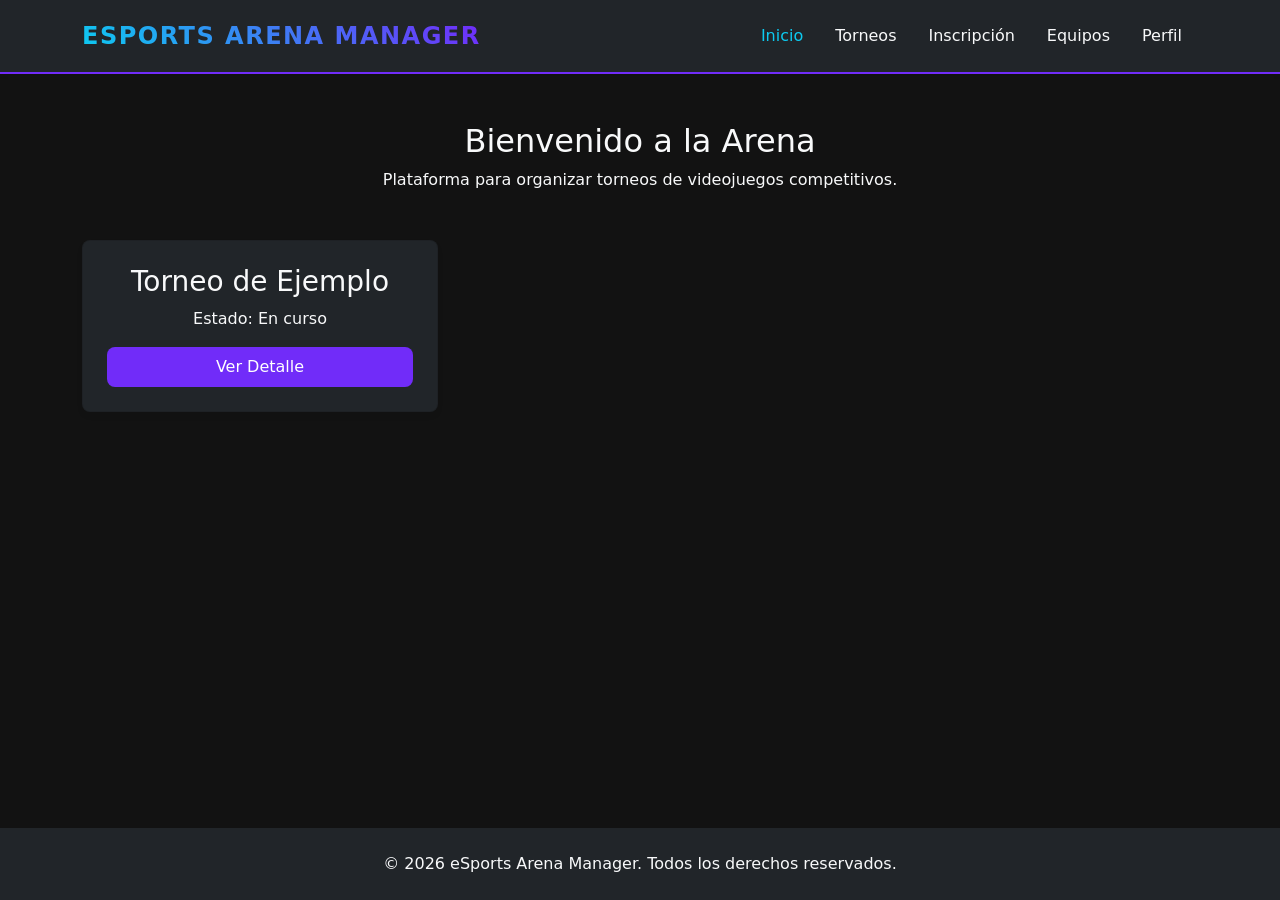
==== Index.html @ 95d1d0bc "Added base to the html page to start making it" ====
<!doctype html>
<html lang="es">
  <head>
    <meta charset="utf-8">
    <meta name="viewport" content="width=device-width, initial-scale=1">
    <title>Inicio | eSports Arena Manager</title>
    <link href="https://cdn.jsdelivr.net/npm/bootstrap@5.3.8/dist/css/bootstrap.min.css" rel="stylesheet">
    <link rel="stylesheet" href="css/style.css">
  </head>
  <body>
    <header class="py-3 shadow-sm">
      <div class="container d-flex flex-wrap justify-content-between align-items-center">
        <h1 class="titulo-principal ">eSports Arena Manager</h1>
        <nav>
          <ul class="nav">
            <li class="nav-item"><a href="index.html" class="nav-link active">Inicio</a></li>
            <li class="nav-item"><a href="torneos/index.html" class="nav-link">Torneos</a></li>
            <li class="nav-item"><a href="inscripcion/index.html" class="nav-link">Inscripción</a></li>
            <li class="nav-item"><a href="equipos/index.html" class="nav-link">Equipos</a></li>
            <li class="nav-item"><a href="perfil/index.html" class="nav-link">Perfil</a></li>
          </ul>
        </nav>
      </div>
    </header>

    <main class="container my-5">
      <section class="text-center mb-5">
        <h2>Bienvenido a la Arena</h2>
        <p>Plataforma para organizar torneos de videojuegos competitivos.</p>
      </section>

      <section id="torneos-destacados" class="row g-4">
        <article class="col-md-4">
          <div class="card tarjeta p-4 text-center">
            <h3>Torneo de Ejemplo</h3>
            <p>Estado: En curso</p>
            <a href="torneos/detalle.html" class="btn boton-primario">Ver Detalle</a>
          </div>
        </article>
      </section>
    </main>

    <footer class="py-4 mt-auto text-center">
      <p class="mb-0">© 2026 eSports Arena Manager. Todos los derechos reservados.</p>
    </footer>

    <script src="https://cdn.jsdelivr.net/npm/bootstrap@5.3.8/dist/js/bootstrap.bundle.min.js"></script>
    <script src="js/main.js"></script>
  </body>
</html>
---- css/style.css ----
:root {
  --color-fondo: #121212;       
  --color-superficie: #212529;  
  --color-primario: #712cf9;   
  --color-acento: #0dcaf0;      
  --color-texto: #f8f9fa;       
  --color-error: #ea868f;       
  --radio-borde: 8px;
}


body {
  background-color: var(--color-fondo);
  color: var(--color-texto);
  display: flex;
  flex-direction: column;
  min-height: 100vh;
  font-family: system-ui, -apple-system, sans-serif; 
}

.titulo-principal {
  font-size: 1.5rem;
  font-weight: 800; 
  text-transform: uppercase; 
  letter-spacing: 1.5px; 
  margin: 0;
  background: linear-gradient(45deg, var(--color-acento), var(--color-primario));
  -webkit-background-clip: text;
  background-clip: text;
  -webkit-text-fill-color: transparent;
}


header, footer {
  background-color: var(--color-superficie);
}

header {
  border-bottom: 2px solid var(--color-primario);
}

/* Navegación */
.nav-link {
  color: var(--color-texto);
  font-weight: 500;
  text-decoration: none;
  padding: 0.5rem 1rem;
}

.nav-link:hover, .nav-link.active {
  color: var(--color-acento);
}


.tarjeta {
  background-color: var(--color-superficie);
  border: 1px solid rgba(0,0,0,0.1); 
  border-radius: var(--radio-borde);
  color: var(--color-texto);
  box-shadow: 0 4px 6px rgba(0,0,0,0.05); 
}


.boton-primario {
  background-color: var(--color-primario);
  color: #ffffff;
  border: none;
  border-radius: var(--radio-borde);
  padding: 0.5rem 1rem;
  font-size: 16px;
  cursor: pointer;
  text-decoration: none;
  display: inline-block;
  transition: background-color 0.2s;
}

.boton-primario:hover {
  background-color: var(--color-acento);
  color: #ffffff;
}


.grupo-formulario {
  margin-bottom: 1.5rem;
  display: flex;
  flex-direction: column;
}

.ayuda {
  font-size: 0.85rem;
  color: #6c757d
  margin-top 0.25rem;

}

.mensaje-error {
  color: var(--color-error);
  font-size: 0.85rem;
  margin-top: 0.25rem;
}
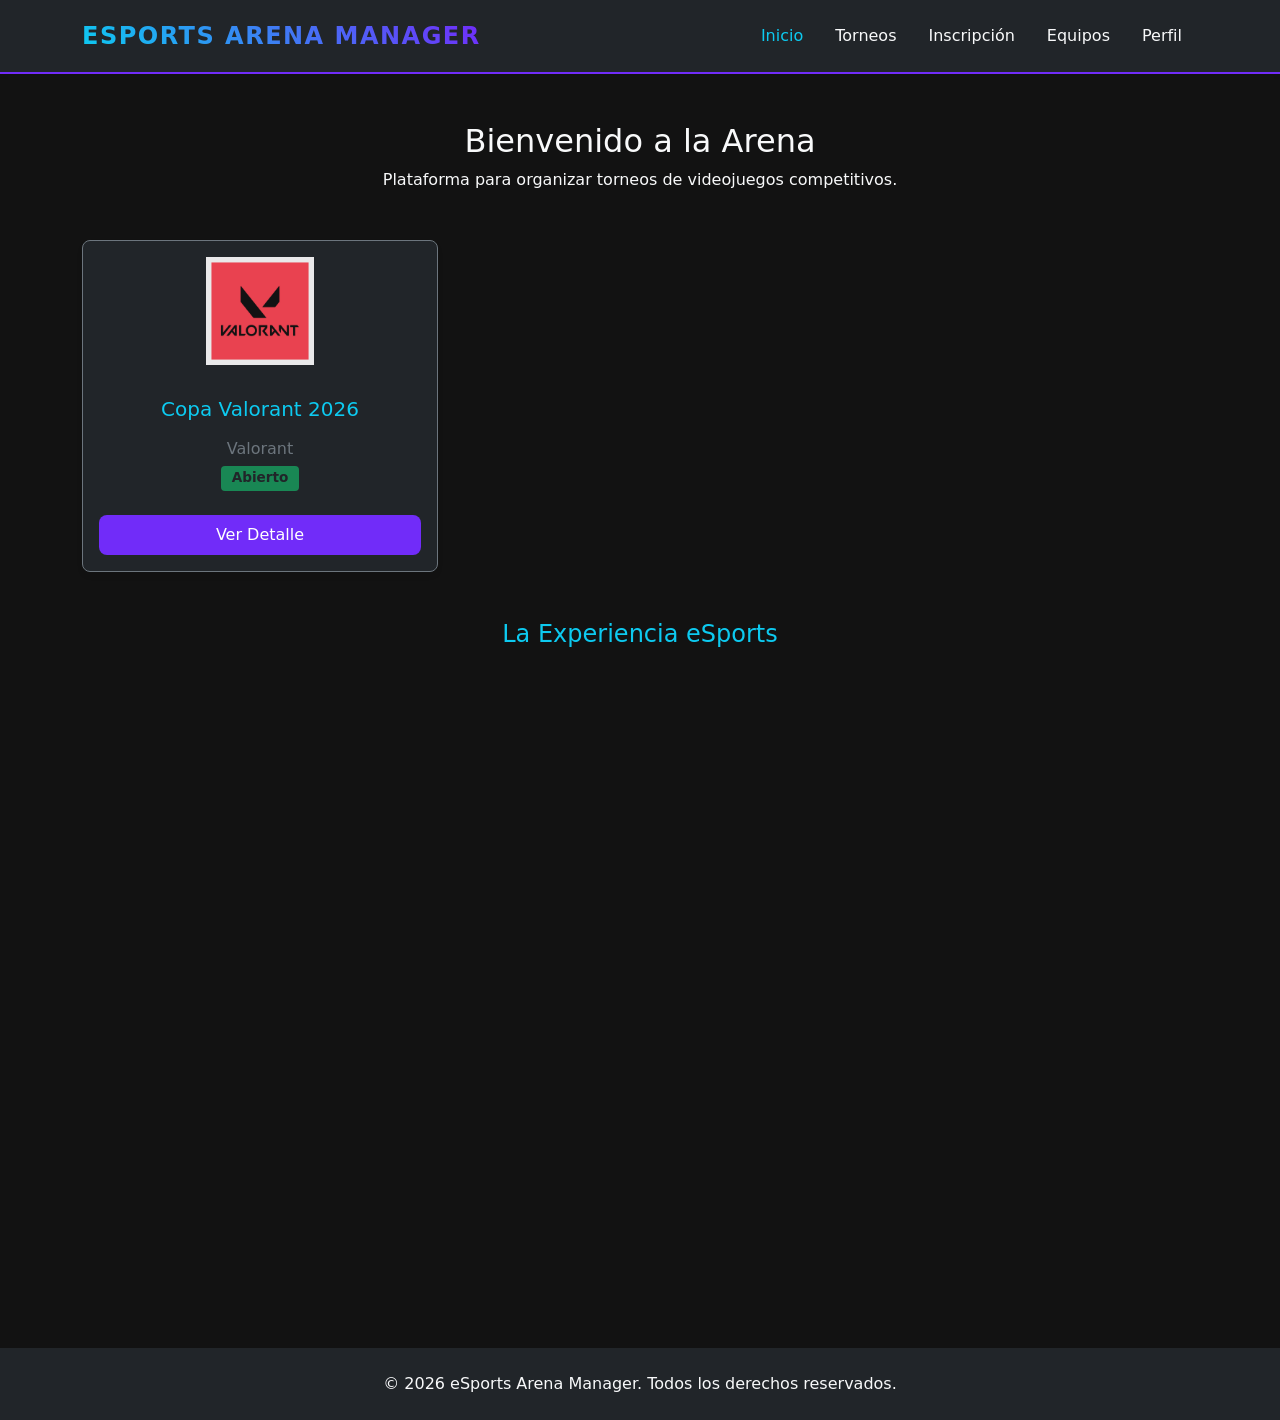
==== commit 5a1be286: "added image to tournamen main and video" ====
--- a/Index.html
+++ b/Index.html
@@ -38,6 +38,15 @@
           </div>
         </article>
       </section>
+
+        <section class="text-center seccion-video mt-5">
+            <h4 class="text-info mb-4">La Experiencia eSports</h4>
+            
+            <div class="video-centrado ratio ratio-16x9">
+                <iframe src="https://www.youtube.com/embed/O-6v6HgzrrE?autoplay=0&rel=0" title="Evo " allowfullscreen></iframe>
+            </div>
+    
+        </section>
     </main>
 
     <footer class="py-4 mt-auto text-center">
--- a/css/style.css
+++ b/css/style.css
@@ -31,6 +31,9 @@
   -webkit-text-fill-color: transparent;
 }
 
+html {
+  overflow-y: scroll; 
+}
 
 header, footer {
   background-color: var(--color-superficie);
@@ -98,4 +101,192 @@
   color: var(--color-error);
   font-size: 0.85rem;
   margin-top: 0.25rem;
+}
+
+.contenedor-formulario {
+  max-width: 600px;
+  margin: 0 auto;
+  background-color: #121212;
+  padding: 2rem;
+  border-radius: var(--radio-borde);
+  border: 1px solid rgba(255, 255, 255, 0.1);
+  box-shadow: 0 4px 6px rgba(0, 0, 0, 0.3);
+}
+
+.contenedor-formulario h2 {
+  margin-top: 0;
+  margin-bottom: 0.5rem;
+  color: var(--color-acento); 
+}
+
+.grupo-formulario {
+  margin-bottom: 1.5rem;
+  display: flex;
+  flex-direction: column;
+}
+
+.grupo-formulario label {
+  margin-bottom: 0.5rem;
+  font-weight: 500;
+  color: var(--color-texto);
+}
+
+
+input[type="text"],
+input[type="email"],
+input[type="number"],
+select {
+  background-color: #2c3034;
+  color: var(--color-texto);
+  border: 1px solid #495057;
+  padding: 0.75rem;
+  border-radius: 4px;
+  font-size: 1rem;
+  font-family: inherit;
+  transition: border-color 0.2s;
+}
+
+input:focus, 
+select:focus {
+  outline: none;
+  border-color: var(--color-acento);
+  box-shadow: 0 0 0 3px rgba(13, 202, 240, 0.25);
+}
+
+
+.resumen-requisitos {
+  padding: 1.5rem;
+  margin-bottom: 1.5rem;
+  background-color: rgba(13, 202, 240, 0.05); 
+  border-left: 4px solid var(--color-acento);
+}
+
+.resumen-requisitos h3 {
+  margin-top: 0;
+  font-size: 1.1rem;
+  color: var(--color-acento);
+}
+
+.resumen-requisitos p {
+  margin-bottom: 0;
+  font-size: 0.95rem;
+}
+
+.encabezado-seccion {
+  text-align: center;
+  margin-bottom: 2rem;
+}
+
+.perfil-grid {
+  display: grid;
+  grid-template-columns: repeat(auto-fit, minmax(280px, 1fr));
+  gap: 1.5rem;
+}
+
+.p-4 {
+  padding: 1.5rem;
+}
+
+.perfil-grid h3 {
+  margin-top: 0;
+  border-bottom: 1px solid rgba(255, 255, 255, 0.1);
+  padding-bottom: 0.5rem;
+  color: var(--color-acento);
+}
+
+.lista-sin-vinetas {
+  list-style-type: none;
+  padding: 0;
+  margin: 0;
+}
+
+.lista-sin-vinetas li {
+  margin-bottom: 0.5rem;
+}
+
+.texto-destacado {
+  font-size: 1.2rem;
+  font-weight: bold;
+  color: var(--color-texto);
+}
+
+.texto-acento {
+  color: var(--color-acento);
+}
+
+.badge {
+  display: inline-block;
+  padding: 0.35rem 0.65rem;
+  border-radius: 4px;
+  font-weight: bold;
+  font-size: 0.85rem;
+}
+
+.badge-ok {
+  background-color: rgba(13, 202, 240, 0.15);
+  color: var(--color-acento);
+  border: 1px solid var(--color-acento);
+}
+
+.badge-sancion {
+  background-color: rgba(234, 134, 143, 0.15);
+  color: var(--color-error);
+  border: 1px solid var(--color-error);
+}
+
+.mt-4 {
+  margin-top: 2rem;
+}
+
+.lista-integrantes {
+  list-style: none;
+  padding: 0;
+  margin: 0;
+}
+
+.integrante-item {
+  display: flex;
+  justify-content: space-between;
+  align-items: center;
+  padding: 0.75rem 0;
+  border-bottom: 1px solid rgba(255, 255, 255, 0.05);
+}
+
+.integrante-item:last-child {
+  border-bottom: none;
+}
+
+.integrante-info {
+  display: flex;
+  align-items: center;
+  gap: 0.75rem;
+}
+
+
+.boton-peligro {
+  background-color: transparent;
+  color: var(--color-error);
+  border: 1px solid var(--color-error);
+  border-radius: var(--radio-borde);
+  padding: 0.25rem 0.75rem;
+  font-size: 0.85rem;
+  cursor: pointer;
+  transition: all 0.2s;
+}
+
+.boton-peligro:hover {
+  background-color: var(--color-error);
+  color: #fff;
+}
+
+.border-top {
+  border-top: 1px solid rgba(255, 255, 255, 0.1);
+}
+
+.pt-3 {
+  padding-top: 1rem;
+}
+
+.mb-5 {
+  margin-bottom: 3rem;
 }
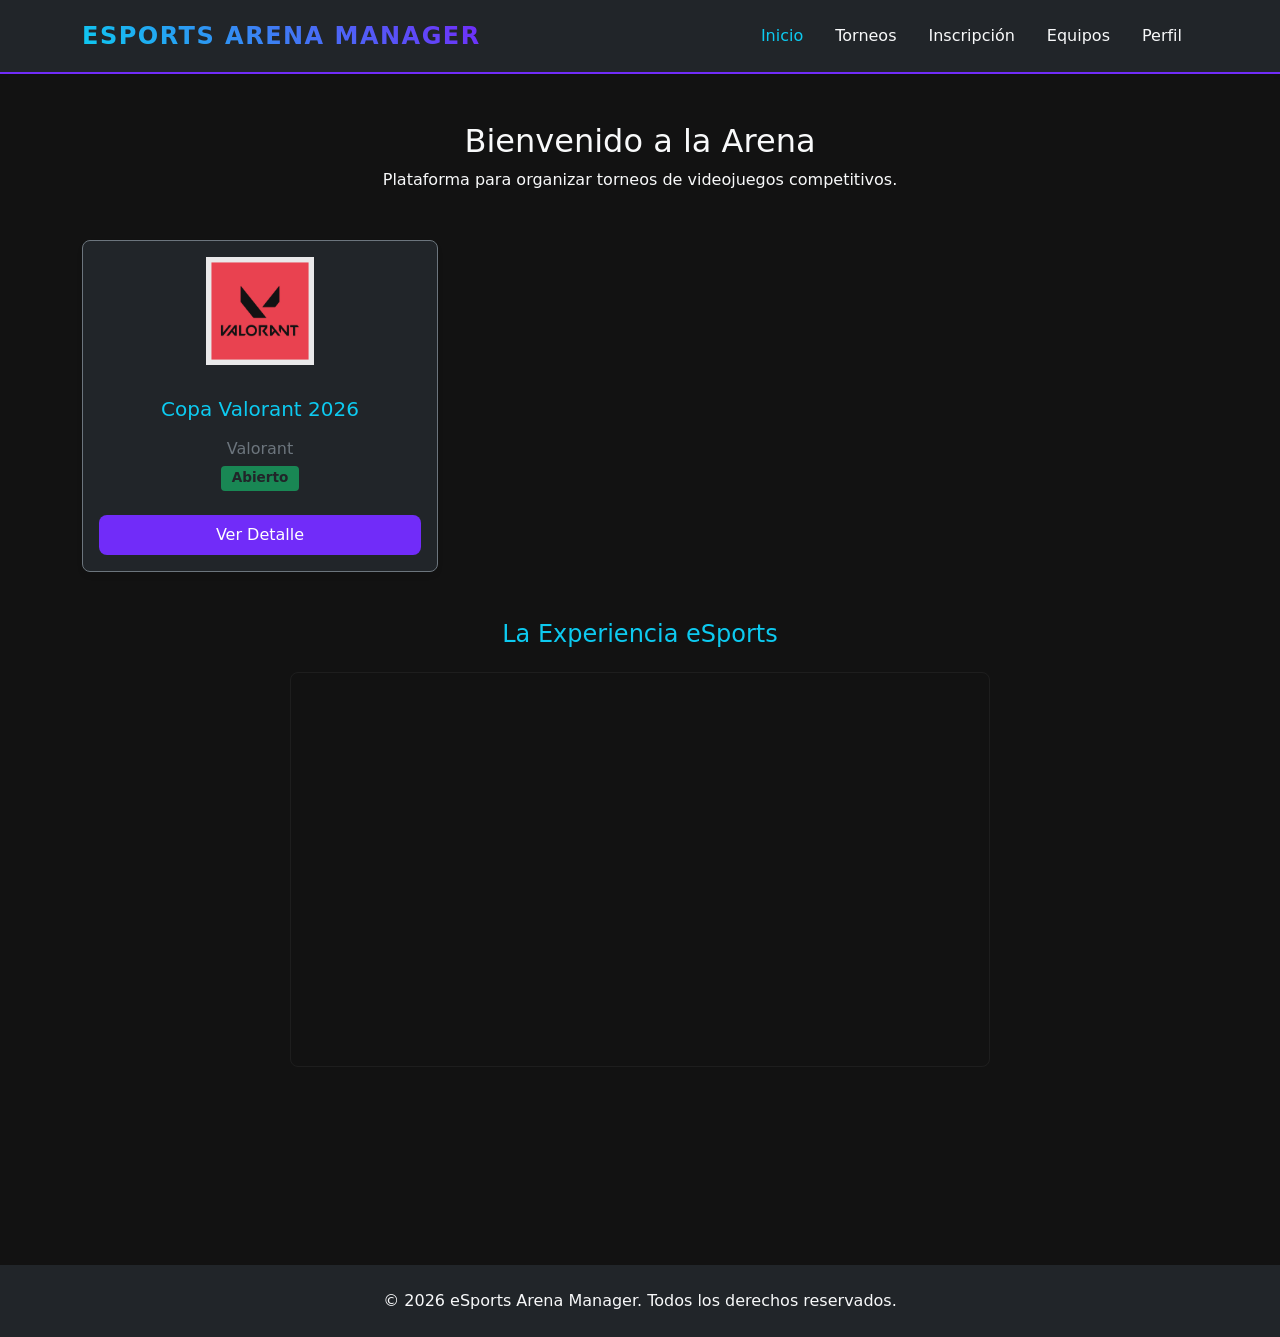
==== commit 6aca4554: "Added an small amount of comentary of the code" ====
--- a/Index.html
+++ b/Index.html
@@ -1,17 +1,20 @@
 <!doctype html>
 <html lang="es">
   <head>
+    <!-- header, se esta usando bootsrapt y css al mismo tiempo -->
     <meta charset="utf-8">
     <meta name="viewport" content="width=device-width, initial-scale=1">
     <title>Inicio | eSports Arena Manager</title>
     <link href="https://cdn.jsdelivr.net/npm/bootstrap@5.3.8/dist/css/bootstrap.min.css" rel="stylesheet">
     <link rel="stylesheet" href="css/style.css">
   </head>
+
   <body>
     <header class="py-3 shadow-sm">
       <div class="container d-flex flex-wrap justify-content-between align-items-center">
         <h1 class="titulo-principal ">eSports Arena Manager</h1>
         <nav>
+          <!-- Se estan usando 5 dirrecion para poder mover a la gente a travez de las paginas -->
           <ul class="nav">
             <li class="nav-item"><a href="index.html" class="nav-link active">Inicio</a></li>
             <li class="nav-item"><a href="torneos/index.html" class="nav-link">Torneos</a></li>
@@ -29,6 +32,8 @@
         <p>Plataforma para organizar torneos de videojuegos competitivos.</p>
       </section>
 
+        <!-- USando base de torneos para ser modificadas por js  -->
+
       <section id="torneos-destacados" class="row g-4">
         <article class="col-md-4">
           <div class="card tarjeta p-4 text-center">
@@ -39,6 +44,7 @@
         </article>
       </section>
 
+        <!-- Video de ejemplo para la presentacion-->
         <section class="text-center seccion-video mt-5">
             <h4 class="text-info mb-4">La Experiencia eSports</h4>
             
@@ -48,11 +54,12 @@
     
         </section>
     </main>
-
+    <!-- Footer basico con solo los copyrigth -->
     <footer class="py-4 mt-auto text-center">
       <p class="mb-0">© 2026 eSports Arena Manager. Todos los derechos reservados.</p>
     </footer>
-
+    
+    <!-- Usando bootstrap y js  -->
     <script src="https://cdn.jsdelivr.net/npm/bootstrap@5.3.8/dist/js/bootstrap.bundle.min.js"></script>
     <script src="js/main.js"></script>
   </body>
--- a/css/style.css
+++ b/css/style.css
@@ -289,4 +289,24 @@
 
 .mb-5 {
   margin-bottom: 3rem;
+}
+
+.mb-10 {
+  margin-bottom: 5rem;
+}
+
+.video-centrado {
+  max-width: 700px;         
+  margin: 0 auto;           
+  border: 1px solid rgba(255, 255, 255, 0.05);
+  border-radius: 8px;       
+  overflow: hidden;         
+  
+}
+.seccion-video {
+  margin-bottom: 150px; 
+}
+
+.button-top {
+  margin-top: 50px; 
 }
